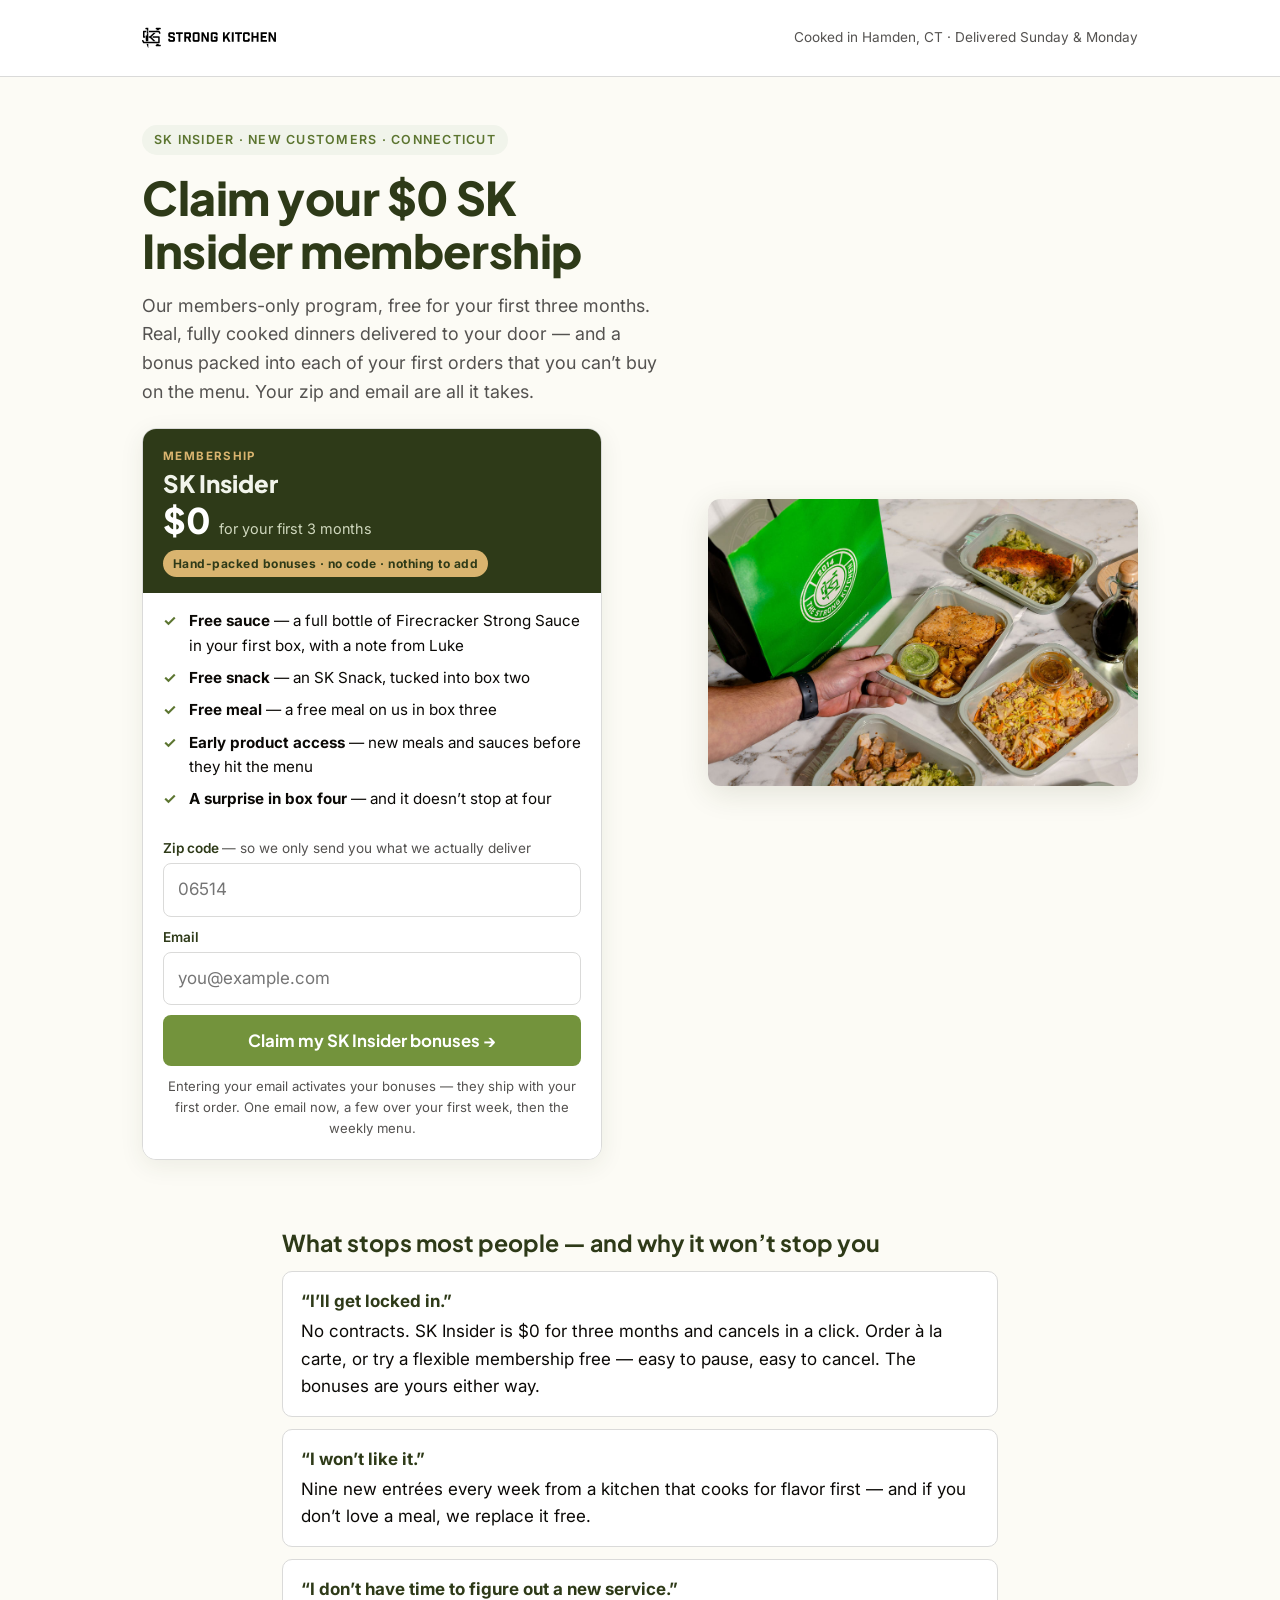
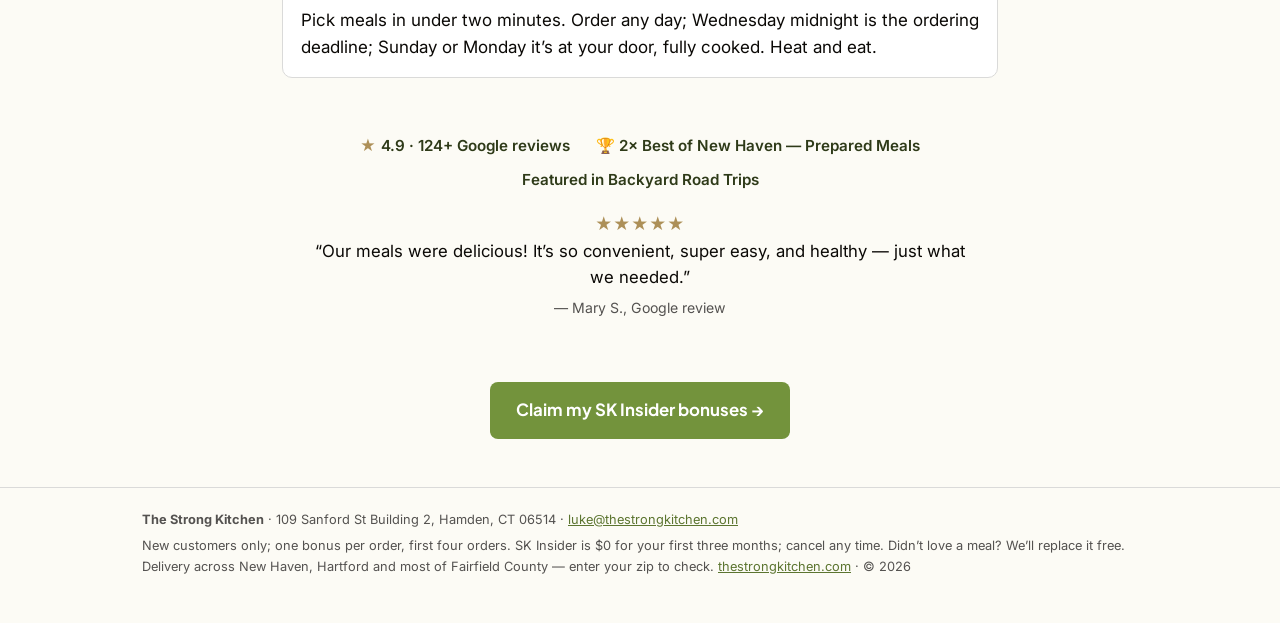
==== b.html @ fe252c25 "B variant: SK Insider /usr/bin/bash membership framing (zip+email)" ====
<!doctype html>
<html lang="en">
<head>
<meta charset="utf-8">
<meta name="viewport" content="width=device-width, initial-scale=1">
<title>Claim Your $0 SK Insider Membership — The Strong Kitchen, Hamden CT</title>
<meta name="description" content="SK Insider is $0 for your first three months: a free sauce, a free snack and a free meal packed into your first orders from The Strong Kitchen. Fresh meal prep cooked in Hamden, delivered Sunday and Monday across Connecticut.">
<meta name="robots" content="noindex">
<link rel="icon" href="images/logo-text.png">
<link rel="preconnect" href="https://fonts.googleapis.com">
<link rel="stylesheet" href="https://fonts.googleapis.com/css2?family=Plus+Jakarta+Sans:wght@700;800&family=Inter:wght@400;600&display=swap">
<link rel="stylesheet" href="styles.css">
<style>
/* B-variant: membership card */
.card{background:var(--white);border:1px solid var(--line);border-radius:14px;overflow:hidden;max-width:460px;box-shadow:0 6px 24px rgba(46,58,24,.08)}
.card .head{background:var(--forest);color:#f1f4eb;padding:18px 20px 16px}
.card .head .k{font-size:.72rem;letter-spacing:.12em;text-transform:uppercase;color:var(--gold);font-weight:700}
.card .head .nm{font-family:"Plus Jakarta Sans",Inter,sans-serif;font-size:1.5rem;font-weight:800;line-height:1.1;margin-top:4px}
.card .head .pr{display:flex;align-items:baseline;gap:8px;margin-top:6px}
.card .head .pr b{font-family:"Plus Jakarta Sans",Inter,sans-serif;font-size:2.2rem;font-weight:800;color:#fff;line-height:1}
.card .head .pr span{font-size:.9rem;color:#cfd7bd}
.card .head .pill{display:inline-block;margin-top:10px;background:var(--gold);color:#2e3a18;font-size:.75rem;font-weight:700;border-radius:999px;padding:4px 10px;letter-spacing:.04em}
.card ul.ben{list-style:none;margin:0;padding:16px 20px 4px;display:grid;gap:8px}
.card ul.ben li{position:relative;padding-left:26px;font-size:.95rem}
.card ul.ben li::before{content:"✓";position:absolute;left:0;top:0;color:var(--green-d);font-weight:700}
.card .form{border:0;box-shadow:none;border-radius:0;padding:12px 20px 20px;max-width:none}
.card .form .btn{margin-top:10px}
.first{font-size:.9rem;color:var(--ink2);padding:0 20px 4px}
</style>
<!-- Google Tag Manager (same container as thestrongkitchen.com) -->
<script>(function(w,d,s,l,i){w[l]=w[l]||[];w[l].push({'gtm.start':new Date().getTime(),event:'gtm.js'});var f=d.getElementsByTagName(s)[0],j=d.createElement(s),dl=l!='dataLayer'?'&l='+l:'';j.async=true;j.src='https://www.googletagmanager.com/gtm.js?id='+i+dl;f.parentNode.insertBefore(j,f);})(window,document,'script','dataLayer','GTM-KTPCPN88');</script>
</head>
<body>
<noscript><iframe src="https://www.googletagmanager.com/ns.html?id=GTM-KTPCPN88" height="0" width="0" style="display:none;visibility:hidden"></iframe></noscript>

<header class="top"><div class="wrap">
  <a href="https://thestrongkitchen.com" data-carry><img src="images/logo-text.png" alt="The Strong Kitchen"></a>
  <span class="tag">Cooked in Hamden, CT · Delivered Sunday &amp; Monday</span>
</div></header>

<section class="hero"><div class="wrap">
  <div>
    <span class="eyebrow">SK Insider · New customers · Connecticut</span>
    <h1>Claim your $0 SK Insider membership</h1>
    <p class="sub">Our members-only program, free for your first three months. Real, fully cooked dinners delivered to your door — and a bonus packed into each of your first orders that you can’t buy on the menu. Your zip and email are all it takes.</p>

    <div class="card">
      <div class="head">
        <div class="k">Membership</div>
        <div class="nm">SK Insider</div>
        <div class="pr"><b>$0</b><span>for your first 3 months</span></div>
        <span class="pill">Hand-packed bonuses · no code · nothing to add</span>
      </div>
      <ul class="ben">
        <li><strong>Free sauce</strong> — a full bottle of Firecracker Strong Sauce in your first box, with a note from Luke</li>
        <li><strong>Free snack</strong> — an SK Snack, tucked into box two</li>
        <li><strong>Free meal</strong> — a free meal on us in box three</li>
        <li><strong>Early product access</strong> — new meals and sauces before they hit the menu</li>
        <li><strong>A surprise in box four</strong> — and it doesn’t stop at four</li>
      </ul>
      <form class="form" id="claim-form" novalidate>
        <label for="zip">Zip code <span>— so we only send you what we actually deliver</span></label>
        <input id="zip" name="zip" type="text" inputmode="numeric" autocomplete="postal-code" maxlength="10" placeholder="06514" required>
        <label for="email">Email</label>
        <input id="email" name="email" type="email" autocomplete="email" placeholder="you@example.com" required>
        <input class="hp" name="website" type="text" tabindex="-1" autocomplete="off" aria-hidden="true">
        <button class="btn" type="submit">Claim my SK Insider bonuses →</button>
        <p class="fine">Entering your email activates your bonuses — they ship with your first order. One email now, a few over your first week, then the weekly menu.</p>
        <p class="msg" id="form-msg" role="status" aria-live="polite"></p>
      </form>
    </div>
  </div>
  <div class="art"><img src="images/hero-meals.jpg" alt="A week of Strong Kitchen meals with the green delivery bag" width="1200" height="900"></div>
</div></section>

<section class="obj"><div class="wrap narrow">
  <h2>What stops most people — and why it won’t stop you</h2>
  <ul>
    <li><em>“I’ll get locked in.”</em>No contracts. SK Insider is $0 for three months and cancels in a click. Order à la carte, or try a flexible membership free — easy to pause, easy to cancel. The bonuses are yours either way.</li>
    <li><em>“I won’t like it.”</em>Nine new entrées every week from a kitchen that cooks for flavor first — and if you don’t love a meal, we replace it free.</li>
    <li><em>“I don’t have time to figure out a new service.”</em>Pick meals in under two minutes. Order any day; Wednesday midnight is the ordering deadline; Sunday or Monday it’s at your door, fully cooked. Heat and eat.</li>
  </ul>
</div></section>

<section class="proof"><div class="wrap narrow">
  <div class="strip"><span><span class="stars">★</span> 4.9 · 124+ Google reviews</span><span>🏆 2× Best of New Haven — Prepared Meals</span><span>Featured in Backyard Road Trips</span></div>
  <blockquote><span class="stars">★★★★★</span><br>“Our meals were delicious! It’s so convenient, super easy, and healthy — just what we needed.”<cite>— Mary S., Google review</cite></blockquote>
</div></section>

<section class="band"><div class="wrap">
  <a class="btn inline" href="#claim-form">Claim my SK Insider bonuses →</a>
</div></section>

<footer><div class="wrap">
  <p><strong>The Strong Kitchen</strong> · 109 Sanford St Building 2, Hamden, CT 06514 · <a href="mailto:luke@thestrongkitchen.com">luke@thestrongkitchen.com</a></p>
  <p>New customers only; one bonus per order, first four orders. SK Insider is $0 for your first three months; cancel any time. Didn’t love a meal? We’ll replace it free. Delivery across New Haven, Hartford and most of Fairfield County — enter your zip to check. <a href="https://thestrongkitchen.com" data-carry>thestrongkitchen.com</a> · © 2026</p>
</div></footer>

<script src="app.js"></script>
</body>
</html>
---- styles.css ----
/* The Strong Kitchen — first-month bonuses pages. Palette + fonts match thestrongkitchen.com (Aug 2026). */
:root{
  --green:#73933c; --green-d:#5c7530; --green-l:#f1f4eb;
  --forest:#2e3a18; --gold:#d9b46f; --gold-d:#ad9058; --cream:#f7f0e2;
  --bg:#fcfbf5; --white:#fff; --ink:#0b0906; --ink2:#545250; --line:#dadad9;
  --err:#d32f2f;
}
*{box-sizing:border-box}
html{scroll-behavior:smooth}
body{margin:0;background:var(--bg);color:var(--ink);font-family:Inter,"Helvetica Neue",Arial,sans-serif;font-size:17px;line-height:1.6;-webkit-font-smoothing:antialiased}
img{max-width:100%;height:auto;display:block}
a{color:var(--green-d)}
h1,h2,h3{font-family:"Plus Jakarta Sans",Inter,sans-serif;color:var(--forest);line-height:1.15;margin:0;text-wrap:balance}
h1{font-size:clamp(2rem,5vw,2.9rem);font-weight:800;letter-spacing:-.01em}
h2{font-size:1.45rem;font-weight:700;margin-bottom:14px}
p{margin:0 0 14px}
.wrap{max-width:1040px;margin:0 auto;padding:0 22px}
.narrow{max-width:760px;margin:0 auto}

/* header */
.top{padding:18px 0;border-bottom:1px solid var(--line);background:var(--white)}
.top .wrap{display:flex;align-items:center;justify-content:space-between;gap:12px}
.top img{height:40px;width:auto}
.top .tag{font-size:.85rem;color:var(--ink2)}
@media (max-width:560px){.top .tag{display:none}}

/* hero */
.hero{padding:48px 0 40px}
.hero .wrap{display:grid;grid-template-columns:1.1fr .9fr;gap:40px;align-items:center}
@media (max-width:820px){.hero .wrap{grid-template-columns:1fr}.hero .art{order:-1;max-height:320px;overflow:hidden;border-radius:12px}}
.eyebrow{display:inline-block;font-size:.78rem;letter-spacing:.1em;text-transform:uppercase;font-weight:600;color:var(--green-d);background:var(--green-l);border-radius:999px;padding:5px 12px;margin-bottom:16px}
.sub{font-size:1.12rem;color:var(--ink2);max-width:36em;margin:14px 0 22px}
.art img{border-radius:12px;box-shadow:0 8px 30px rgba(46,58,24,.12)}

/* form */
.form{background:var(--white);border:1px solid var(--line);border-radius:12px;padding:20px;max-width:460px;box-shadow:0 4px 18px rgba(46,58,24,.06)}
.form label{display:block;font-size:.85rem;font-weight:600;color:var(--forest);margin:10px 0 4px}
.form label span{font-weight:400;color:var(--ink2)}
.form input{width:100%;font:inherit;padding:12px 14px;border:1px solid var(--line);border-radius:8px;background:#fff;color:var(--ink)}
.form input:focus{outline:2px solid var(--green);outline-offset:1px;border-color:var(--green)}
.form .hp{position:absolute;left:-9999px;width:1px;height:1px;opacity:0}
.btn{display:inline-block;background:var(--green);color:#fff !important;text-decoration:none;font-family:"Plus Jakarta Sans",Inter,sans-serif;font-weight:700;font-size:1.05rem;border:0;border-radius:8px;padding:15px 26px;cursor:pointer;width:100%;text-align:center;margin-top:14px;transition:background .15s}
.btn:hover,.btn:focus-visible{background:var(--green-d);outline:none}
.btn.inline{width:auto}
.btn[disabled]{opacity:.6;cursor:wait}
.fine{font-size:.82rem;color:var(--ink2);margin:10px 0 0;text-align:center}
.msg{font-size:.92rem;margin-top:10px;display:none}
.msg.err{display:block;color:var(--err)}
.msg.ok{display:block;color:var(--green-d)}

/* boxes */
.boxes{padding:36px 0}
.boxes h2{text-align:center}
.tiles{display:grid;grid-template-columns:repeat(4,1fr);gap:14px;margin-top:18px}
@media (max-width:820px){.tiles{grid-template-columns:repeat(2,1fr)}}
.tile{background:var(--white);border:1px solid var(--line);border-radius:12px;overflow:hidden}
.tile img{aspect-ratio:4/3;object-fit:cover;width:100%}
.tile .t{padding:12px 14px 14px;font-size:.92rem}
.tile .t b{display:block;font-family:"Plus Jakarta Sans",Inter,sans-serif;color:var(--forest);font-size:.95rem;margin-bottom:3px}
.tile .n{font-size:.72rem;letter-spacing:.08em;text-transform:uppercase;color:var(--gold-d);font-weight:700}
.tile.surprise{background:var(--forest);color:#f1f4eb;border-color:var(--forest)}
.tile.surprise .t b{color:var(--gold)}
.tile.surprise .art{aspect-ratio:4/3;display:grid;place-items:center;font-family:"Plus Jakarta Sans",sans-serif;font-size:3rem;color:var(--gold);background:#222c12}
.note{text-align:center;color:var(--ink2);font-size:.95rem;margin:18px auto 0;max-width:44em}

/* objections */
.obj{padding:30px 0}
.obj ul{list-style:none;padding:0;margin:0;display:grid;gap:12px}
.obj li{background:var(--white);border:1px solid var(--line);border-radius:10px;padding:16px 18px}
.obj li em{font-style:normal;font-weight:700;color:var(--forest);display:block;margin-bottom:3px}

/* proof */
.proof{padding:26px 0 10px;text-align:center}
.proof .strip{display:flex;flex-wrap:wrap;justify-content:center;gap:10px 26px;font-weight:600;color:var(--forest);font-size:.95rem;margin-bottom:18px}
.proof blockquote{margin:0 auto;max-width:40em;font-size:1.05rem;color:var(--ink)}
.proof blockquote cite{display:block;font-style:normal;font-size:.88rem;color:var(--ink2);margin-top:6px}
.stars{color:var(--gold-d);letter-spacing:.05em}

/* cta band */
.band{padding:38px 0 48px;text-align:center}
.band .btn{width:auto}
.quiet{display:block;margin-top:16px;font-size:.9rem}

/* thanks */
.thanks .steps{counter-reset:s;list-style:none;padding:0;margin:14px 0 20px;display:grid;gap:10px}
.thanks .steps li{counter-increment:s;position:relative;padding-left:40px}
.thanks .steps li::before{content:counter(s);position:absolute;left:0;top:0;width:28px;height:28px;border-radius:50%;background:var(--gold);color:var(--forest);font:700 .9rem/28px "Plus Jakarta Sans",sans-serif;text-align:center}
.hide{display:none !important}

footer{border-top:1px solid var(--line);padding:22px 0 40px;font-size:.8rem;color:var(--ink2)}
footer p{margin:0 0 6px;max-width:none}
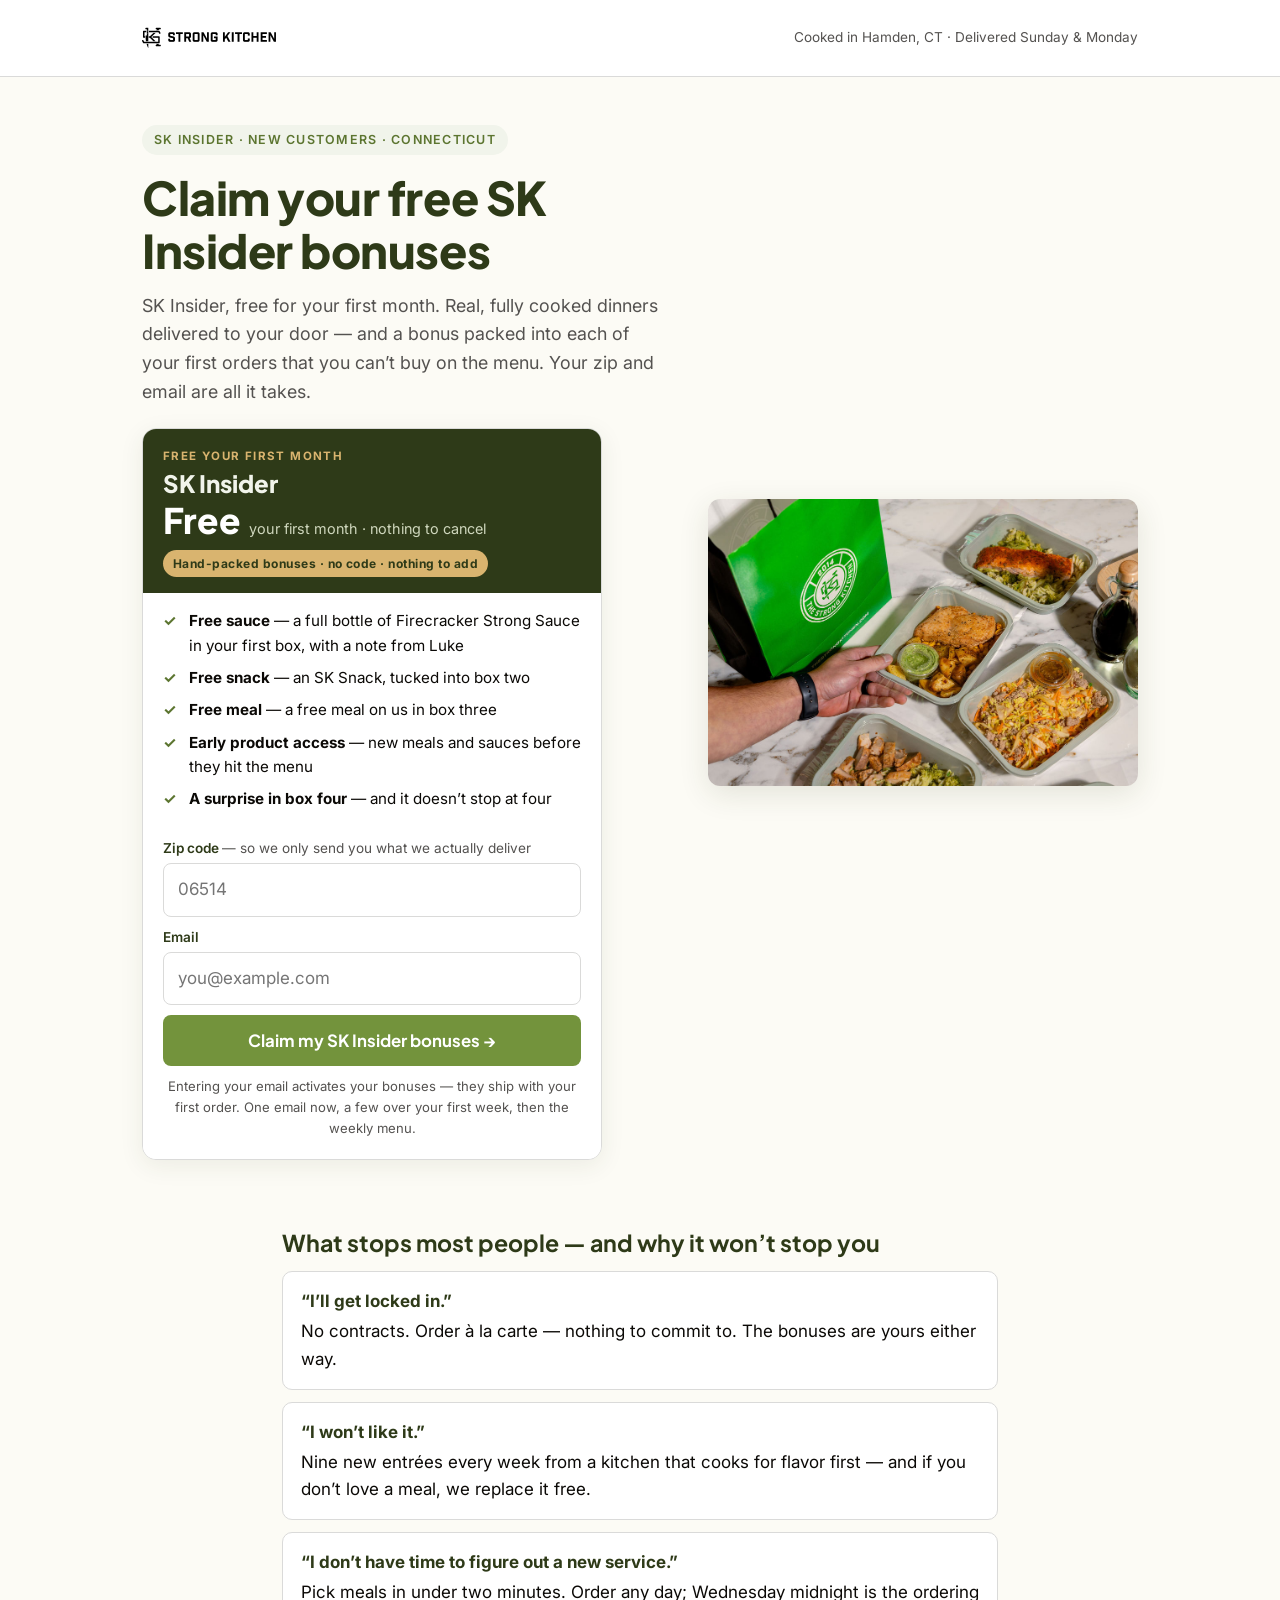
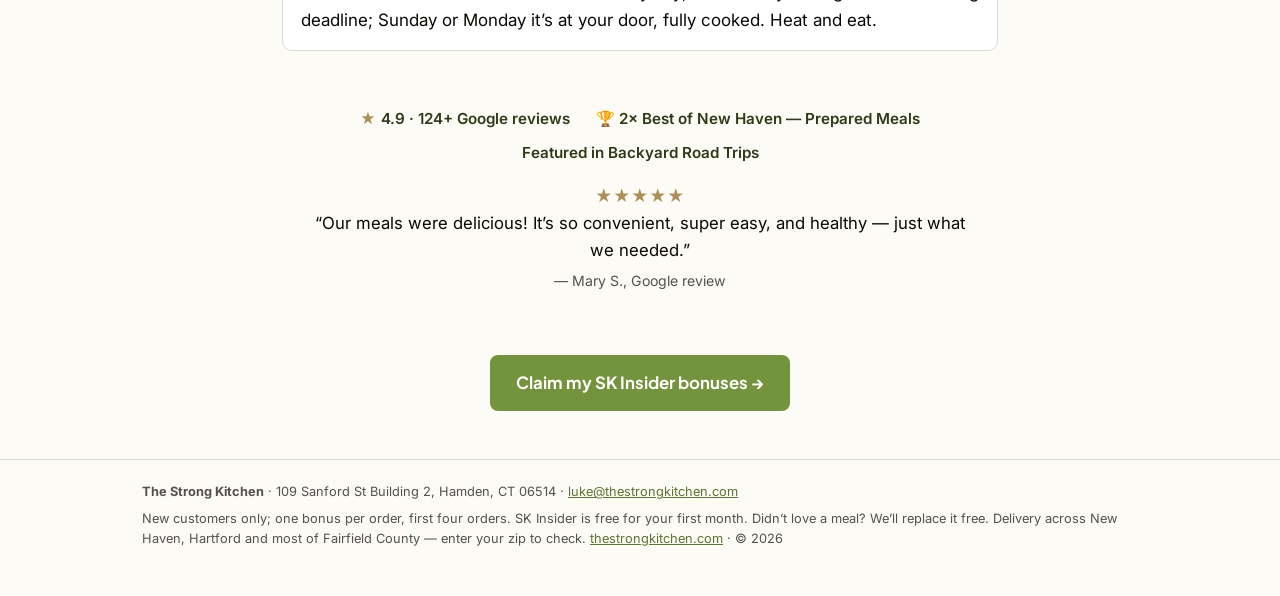
==== commit 6ea0f1c7: "Round 2: free first month, no Basic-trial language, SK Insider activated only for B signups" ====
--- a/b.html
+++ b/b.html
@@ -3,8 +3,8 @@
 <head>
 <meta charset="utf-8">
 <meta name="viewport" content="width=device-width, initial-scale=1">
-<title>Claim Your $0 SK Insider Membership — The Strong Kitchen, Hamden CT</title>
-<meta name="description" content="SK Insider is $0 for your first three months: a free sauce, a free snack and a free meal packed into your first orders from The Strong Kitchen. Fresh meal prep cooked in Hamden, delivered Sunday and Monday across Connecticut.">
+<title>Claim Your Free SK Insider Bonuses — The Strong Kitchen, Hamden CT</title>
+<meta name="description" content="SK Insider, free for your first month: a free sauce, a free snack and a free meal packed into your first orders from The Strong Kitchen. Fresh meal prep cooked in Hamden, delivered Sunday and Monday across Connecticut.">
 <meta name="robots" content="noindex">
 <link rel="icon" href="images/logo-text.png">
 <link rel="preconnect" href="https://fonts.googleapis.com">
@@ -41,14 +41,14 @@
 <section class="hero"><div class="wrap">
   <div>
     <span class="eyebrow">SK Insider · New customers · Connecticut</span>
-    <h1>Claim your $0 SK Insider membership</h1>
-    <p class="sub">Our members-only program, free for your first three months. Real, fully cooked dinners delivered to your door — and a bonus packed into each of your first orders that you can’t buy on the menu. Your zip and email are all it takes.</p>
+    <h1>Claim your free SK Insider bonuses</h1>
+    <p class="sub">SK Insider, free for your first month. Real, fully cooked dinners delivered to your door — and a bonus packed into each of your first orders that you can’t buy on the menu. Your zip and email are all it takes.</p>
 
     <div class="card">
       <div class="head">
-        <div class="k">Membership</div>
+        <div class="k">Free your first month</div>
         <div class="nm">SK Insider</div>
-        <div class="pr"><b>$0</b><span>for your first 3 months</span></div>
+        <div class="pr"><b>Free</b><span>your first month · nothing to cancel</span></div>
         <span class="pill">Hand-packed bonuses · no code · nothing to add</span>
       </div>
       <ul class="ben">
@@ -76,7 +76,7 @@
 <section class="obj"><div class="wrap narrow">
   <h2>What stops most people — and why it won’t stop you</h2>
   <ul>
-    <li><em>“I’ll get locked in.”</em>No contracts. SK Insider is $0 for three months and cancels in a click. Order à la carte, or try a flexible membership free — easy to pause, easy to cancel. The bonuses are yours either way.</li>
+    <li><em>“I’ll get locked in.”</em>No contracts. Order à la carte — nothing to commit to. The bonuses are yours either way.</li>
     <li><em>“I won’t like it.”</em>Nine new entrées every week from a kitchen that cooks for flavor first — and if you don’t love a meal, we replace it free.</li>
     <li><em>“I don’t have time to figure out a new service.”</em>Pick meals in under two minutes. Order any day; Wednesday midnight is the ordering deadline; Sunday or Monday it’s at your door, fully cooked. Heat and eat.</li>
   </ul>
@@ -93,7 +93,7 @@
 
 <footer><div class="wrap">
   <p><strong>The Strong Kitchen</strong> · 109 Sanford St Building 2, Hamden, CT 06514 · <a href="mailto:luke@thestrongkitchen.com">luke@thestrongkitchen.com</a></p>
-  <p>New customers only; one bonus per order, first four orders. SK Insider is $0 for your first three months; cancel any time. Didn’t love a meal? We’ll replace it free. Delivery across New Haven, Hartford and most of Fairfield County — enter your zip to check. <a href="https://thestrongkitchen.com" data-carry>thestrongkitchen.com</a> · © 2026</p>
+  <p>New customers only; one bonus per order, first four orders. SK Insider is free for your first month. Didn’t love a meal? We’ll replace it free. Delivery across New Haven, Hartford and most of Fairfield County — enter your zip to check. <a href="https://thestrongkitchen.com" data-carry>thestrongkitchen.com</a> · © 2026</p>
 </div></footer>
 
 <script src="app.js"></script>
